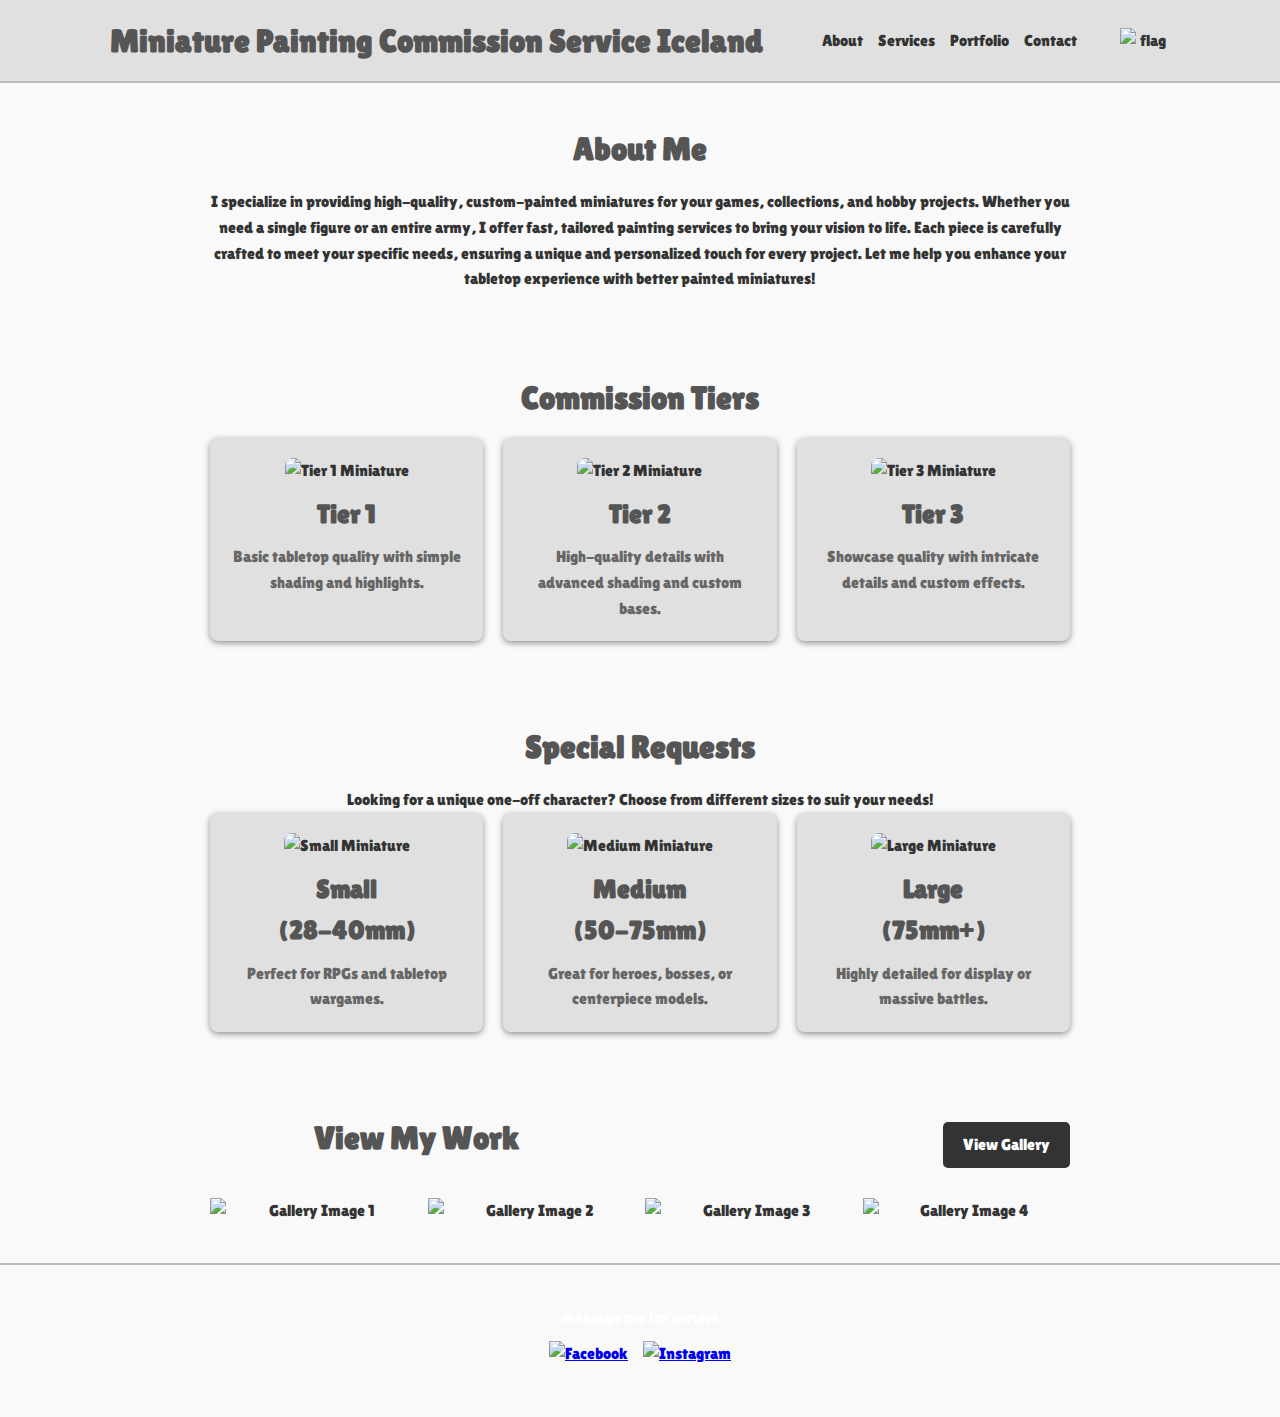
==== index.html @ 98d56971 "ok" ====
<!DOCTYPE html>
<html lang="en">
<head>
    <meta charset="UTF-8">
    <meta name="viewport" content="width=device-width, initial-scale=1.0">
    <meta http-equiv="X-UA-Compatible" content="ie=edge">
    <title>Miniature Painting Commissions Iceland</title>
    <link rel="stylesheet" href="styles.css">
</head>
<body>
    <header>
        <div class="container header">
            <h1>Miniature Painting Commission Service Iceland</h1>
            <nav>
                <ul>
                    <li><a href="#about">About</a></li>
                    <li><a href="#tiers">Services</a></li>
                    <li><a href="#portfolio">Portfolio</a></li>
                    <li><a href="#contact">Contact</a></li>
                </ul>
            </nav>
            <img src="website/myndir/IceFlag.png" alt="flag">
        </div>
    </header>

    <section id="about" class="section about">
        <div class="container">
            <h2>About Me</h2>
            <p>I specialize in providing high-quality, custom-painted miniatures for your games, collections, and hobby projects. Whether you need a single figure or an entire army, I offer fast, tailored painting services to bring your vision to life. Each piece is carefully crafted to meet your specific needs, ensuring a unique and personalized touch for every project.

                Let me help you enhance your tabletop experience with better painted miniatures!</p>
        </div>
    </section>

    <section id="tiers" class="section">
        <div class="container">
            <h2>Commission Tiers</h2>
            <div class="tiers-container">
                <div class="tier">
                    <img src="website/myndir/PHIMG.jpg" alt="Tier 1 Miniature">
                    <h3>Tier 1</h3>
                    <p>Basic tabletop quality with simple shading and highlights.</p>
                </div>
                <div class="tier">
                    <img src="website/myndir/PHIMG.jpg"" alt="Tier 2 Miniature">
                    <h3>Tier 2</h3>
                    <p>High-quality details with advanced shading and custom bases.</p>
                </div>
                <div class="tier">
                    <img src="website/myndir/PHIMG.jpg"" alt="Tier 3 Miniature">
                    <h3>Tier 3</h3>
                    <p>Showcase quality with intricate details and custom effects.</p>
                </div>
            </div>
        </div>
    </section>

    <section id="special-requests" class="section">
        <div class="container">
            <h2>Special Requests</h2>
            <p>Looking for a unique one-off character? Choose from different sizes to suit your needs!</p>
            <div class="special-container">
                <div class="special-item">
                    <img src="website/myndir/PHIMG.jpg" alt="Small Miniature">
                    <h3>Small <br><span>(28-40mm)</span></h3>
                    <p>Perfect for RPGs and tabletop wargames.</p>
                </div>
                <div class="special-item">
                    <img src="website/myndir/PHIMG.jpg" alt="Medium Miniature">
                    <h3>Medium <br><span>(50-75mm)</span></h3>
                    <p>Great for heroes, bosses, or centerpiece models.</p>
                </div>
                <div class="special-item">
                    <img src="website/myndir/PHIMG.jpg" alt="Large Miniature">
                    <h3>Large <br><span>(75mm+)</span></h3>
                    <p>Highly detailed for display or massive battles.</p>
                </div>
            </div>
        </div>
    </section>
    
    <section id="portfolio" class="section portfolio">
        <div class="container">
            <div class="portfolio-header">
                <div class="view-work">
                    <h2>View My Work</h2>
                </div>
                <div class="view-gallery-button">
                    <a href="gallery.html" class="gallery-button">View Gallery</a>
                </div>
            </div>
            
            <div class="gallery-row">
                <div class="gallery-item">
                    <img src="website/myndir/PHIMG.jpg" alt="Gallery Image 1">
                </div>
                <div class="gallery-item">
                    <img src="website/myndir/PHIMG.jpg" alt="Gallery Image 2">
                </div>
                <div class="gallery-item">
                    <img src="website/myndir/PHIMG.jpg" alt="Gallery Image 3">
                </div>
                <div class="gallery-item">
                    <img src="website/myndir/PHIMG.jpg" alt="Gallery Image 4">
                </div>
            </div>
        </div>
    </section>
    
    
    
    
    <footer>
        <p>message me for service</p>
        <div id = "contact" class=" container social-icons ">
            <a href="https://www.facebook.com/vilhjalmurkarl.hannessom/" target="_blank">
                <img src="https://cdn-icons-png.flaticon.com/512/124/124010.png" alt="Facebook">
            </a>
            <a href="https://www.instagram.com/hannessom/" target="_blank">
                <img src="https://cdn-icons-png.flaticon.com/512/2111/2111463.png" alt="Instagram">
            </a>
        </div>
    </footer>
    
    
    
</body>
</html>
---- styles.css ----
/* Importing Fun Font */
@import url('https://fonts.googleapis.com/css2?family=Lilita+One&display=swap');

/* Global Reset */
* {
    margin: 0;
    padding: 0;
    box-sizing: border-box;
    font-family: 'Lilita One';
}

body {
    background-color: #f9f9f9; /* Light Background for Clean Look */
    color: #333;
    text-align: center;
    line-height: 1.6;
}

/* Header */
header {
    background-color: #e0e0e0;
    padding: 15px 0;
    border-bottom: 2px solid #bbb;
    position: sticky;
    top: 0;
    z-index: 1000;
}
header img{
    width: 50px;
    height: auto;
}

header .container {
    display: flex;
    justify-content: space-between;
    align-items: center;
    max-width: 1100px;
    margin: auto;
    padding: 0 20px;
}

header h1 {
    font-size: 2rem;
    font-weight: 600;
    color: #555;
}

/* Navigation */
nav ul {
    list-style: none;
    display: flex;
}

nav ul li {
    margin-left: 15px;
}

nav ul li a {
    color: #333;
    text-decoration: none;
    font-size: 1rem;
    transition: color 0.3s;
}

nav ul li a:hover {
    color: #777;
}

/* Sections */
.section {
    padding: 40px 20px;
    max-width: 900px;
    margin: auto;
}

h2 {
    font-size: 2rem;
    margin-bottom: 15px;
    font-weight: 600;
    color: #555;
}

/* Services */
.services-container {
    display: flex;
    justify-content: center;
    gap: 20px;
    flex-wrap: wrap;
}

.service {
    flex: 1;
    background: #e0e0e0;
    padding: 20px;
    border-radius: 8px;
    box-shadow: 0 2px 6px rgba(0, 0, 0, 0.1);
    max-width: 300px;
}

.service img {
    width: 100%;
    height: auto;
    border-radius: 8px;
}

.service h3 {
    font-size: 1.6rem;
    margin: 10px 0;
    color: #555;
    font-weight: 600;
}

.service p {
    font-size: 1rem;
    color: #666;
}

/* Gallery */
.gallery {
    display: grid;
    grid-template-columns: repeat(2, 1fr);
    gap: 15px;
    justify-content: center;
    max-width: 800px;
    margin: auto;
}

.gallery img {
    width: 100%;
    height: auto;
    border-radius: 8px;
    object-fit: cover;
    transition: transform 0.3s;
    box-shadow: 0 2px 4px rgba(0, 0, 0, 0.418);
}

.gallery img:hover {
    transform: scale(1.05);
}

/* Special Items & Tiers */
.special-container, .tiers-container {
    display: grid;
    grid-template-columns: repeat(3, 1fr);
    gap: 20px;
    justify-content: center;
    max-width: 900px;
    margin: auto;
}

.special-item, .tier {
    background: #e0e0e0;
    padding: 20px;
    border-radius: 8px;
    box-shadow: 0 2px 6px rgba(0, 0, 0, 0.418);
}

.special-item img, .tier img {
    width: 100%;
    height: auto;
    border-radius: 8px;
}

.special-item h3, .tier h3 {
    font-size: 1.6rem;
    margin: 10px 0;
    color: #555;
    font-weight: 600;
}

.special-item p, .tier p {
    font-size: 1rem;
    color: #666;
}
.special-item h3 {
    display: flex;
    flex-direction: column;
}


/* Gallery Button (No Border) */
.portfolio-header {
    display: flex;
    justify-content: space-between;
    margin-bottom: 20px;
}

.view-work {
    flex: 0 0 48%;
}

.view-gallery-button {
    flex: 0 0 48%;
    display: flex;
    align-items: center;
    justify-content: flex-end;
}

.gallery-row {
    display: flex;
    justify-content: space-between;
    gap: 10px;
}

.gallery-item {
    flex: 1;
    width: 100%;
    height: auto;
}

.gallery-item img {
    width: 100%;
    height: auto;
    display: block;
}

.gallery-button {
    padding: 10px 20px;
    background-color: #333;
    color: white;
    text-decoration: none;
    border-radius: 5px;
}

.gallery-button:hover {
    background-color: #555;
}
/* Form */
form {
    display: flex;
    flex-direction: column;
    max-width: 400px;
    margin: auto;
}

form input, form textarea {
    padding: 10px;
    border: 1px solid #bbb;
    border-radius: 5px;
    font-size: 1rem;
    background: #f0f0f0;
    color: #333;
    outline: none;
}

form button {
    padding: 10px;
    border: none;
    background-color: #777;
    color: white;
    cursor: pointer;
    font-size: 1rem;
    border-radius: 5px;
    transition: background 0.3s;
}

form button:hover {
    background-color: #555;
}


footer {
    background: url("/website/Background.jpg") no-repeat center center/cover;
    color: #333;
    text-align: center;
    padding: 40px 20px;
    border-top: 2px solid #bbb;
    position: relative;
}

footer p, .social-icons {
    color:white;
    position: relative;
    z-index: 1;
}

.social-icons {
    display: flex;
    justify-content: center;
    gap: 15px;
    margin: 10px 0;
}

.social-icons a img {
    width: 35px;
    height: 35px;
    transition: transform 0.3s, opacity 0.3s;
}

.social-icons a img:hover {
    transform: scale(1.1);
    opacity: 0.8;
}
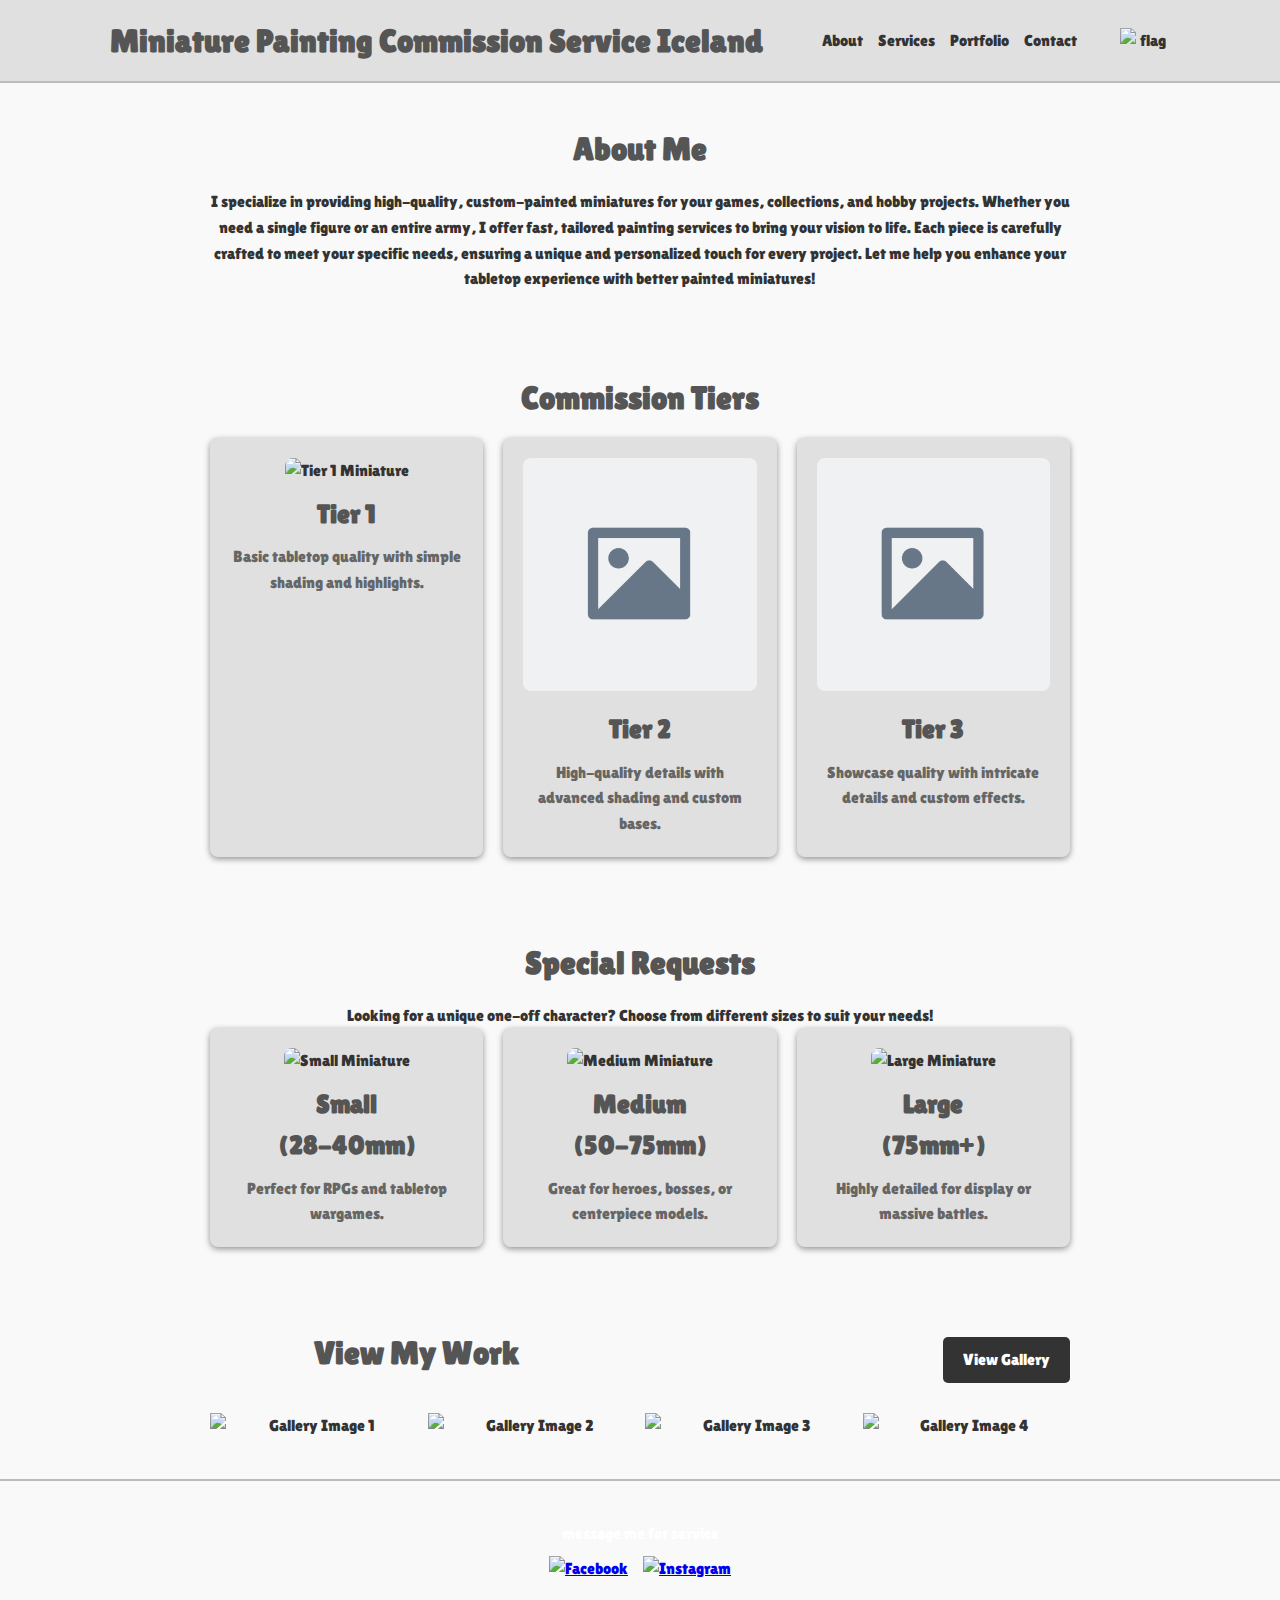
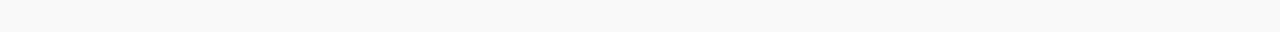
==== commit 3679f633: "ok" ====
--- a/index.html
+++ b/index.html
@@ -37,17 +37,17 @@
             <h2>Commission Tiers</h2>
             <div class="tiers-container">
                 <div class="tier">
-                    <img src="website/myndir/PHIMG.jpg" alt="Tier 1 Miniature">
+                    <img src="website\myndir\PHIMG.jpg" alt="Tier 1 Miniature">
                     <h3>Tier 1</h3>
                     <p>Basic tabletop quality with simple shading and highlights.</p>
                 </div>
                 <div class="tier">
-                    <img src="website/myndir/PHIMG.jpg"" alt="Tier 2 Miniature">
+                    <img src="/myndir/PHIMG.jpg" alt="Tier 2 Miniature">
                     <h3>Tier 2</h3>
                     <p>High-quality details with advanced shading and custom bases.</p>
                 </div>
                 <div class="tier">
-                    <img src="website/myndir/PHIMG.jpg"" alt="Tier 3 Miniature">
+                    <img src="/myndir/PHIMG.jpg" alt="Tier 3 Miniature">
                     <h3>Tier 3</h3>
                     <p>Showcase quality with intricate details and custom effects.</p>
                 </div>
@@ -61,17 +61,17 @@
             <p>Looking for a unique one-off character? Choose from different sizes to suit your needs!</p>
             <div class="special-container">
                 <div class="special-item">
-                    <img src="website/myndir/PHIMG.jpg" alt="Small Miniature">
+                    <img src="../website/myndir/small_character.jpg" alt="Small Miniature">
                     <h3>Small <br><span>(28-40mm)</span></h3>
                     <p>Perfect for RPGs and tabletop wargames.</p>
                 </div>
                 <div class="special-item">
-                    <img src="website/myndir/PHIMG.jpg" alt="Medium Miniature">
+                    <img src="../website/myndir/medium_character.jpg" alt="Medium Miniature">
                     <h3>Medium <br><span>(50-75mm)</span></h3>
                     <p>Great for heroes, bosses, or centerpiece models.</p>
                 </div>
                 <div class="special-item">
-                    <img src="website/myndir/PHIMG.jpg" alt="Large Miniature">
+                    <img src="../website/myndir/large_character.jpg" alt="Large Miniature">
                     <h3>Large <br><span>(75mm+)</span></h3>
                     <p>Highly detailed for display or massive battles.</p>
                 </div>
@@ -92,16 +92,16 @@
             
             <div class="gallery-row">
                 <div class="gallery-item">
-                    <img src="website/myndir/PHIMG.jpg" alt="Gallery Image 1">
+                    <img src="./website/myndir/PHIMG.jpg" alt="Gallery Image 1">
                 </div>
                 <div class="gallery-item">
-                    <img src="website/myndir/PHIMG.jpg" alt="Gallery Image 2">
+                    <img src="./website/myndir/PHIMG.jpg" alt="Gallery Image 2">
                 </div>
                 <div class="gallery-item">
-                    <img src="website/myndir/PHIMG.jpg" alt="Gallery Image 3">
+                    <img src="./website/myndir/PHIMG.jpg" alt="Gallery Image 3">
                 </div>
                 <div class="gallery-item">
-                    <img src="website/myndir/PHIMG.jpg" alt="Gallery Image 4">
+                    <img src="./website/myndir/PHIMG.jpg" alt="Gallery Image 4">
                 </div>
             </div>
         </div>
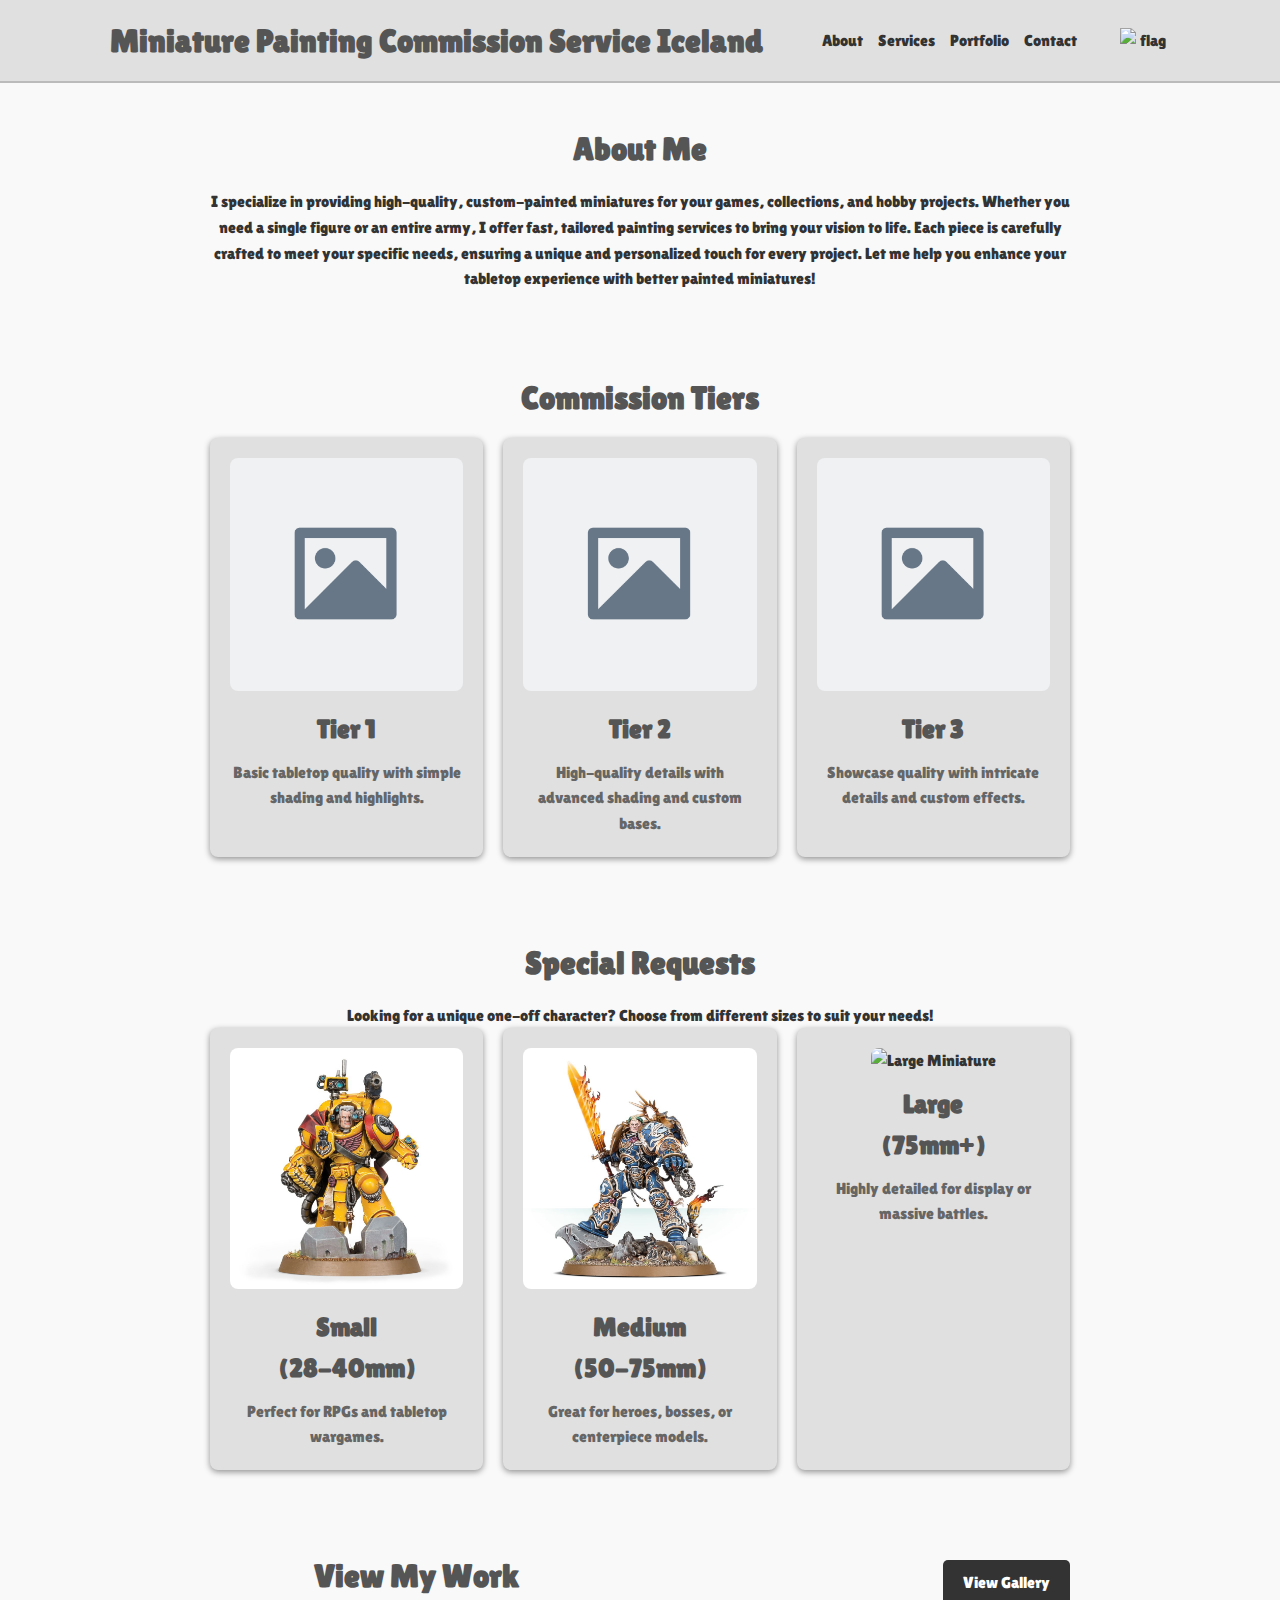
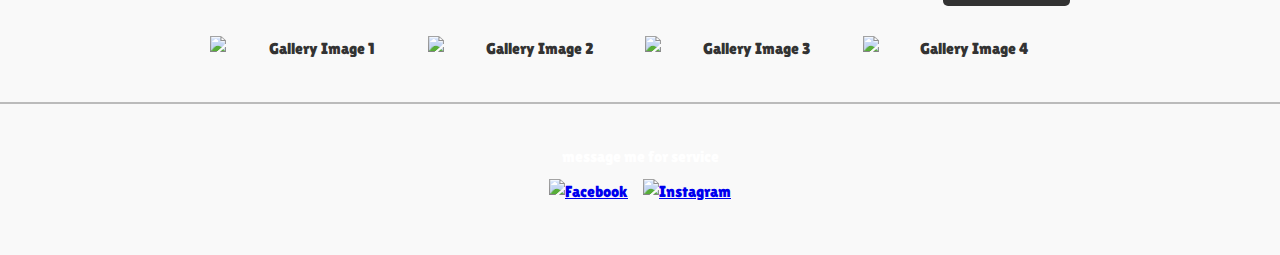
==== commit 110ec0ba: "ok" ====
--- a/index.html
+++ b/index.html
@@ -37,7 +37,7 @@
             <h2>Commission Tiers</h2>
             <div class="tiers-container">
                 <div class="tier">
-                    <img src="website\myndir\PHIMG.jpg" alt="Tier 1 Miniature">
+                    <img src="/myndir/PHIMG.jpg" alt="Tier 1 Miniature">
                     <h3>Tier 1</h3>
                     <p>Basic tabletop quality with simple shading and highlights.</p>
                 </div>
@@ -61,12 +61,12 @@
             <p>Looking for a unique one-off character? Choose from different sizes to suit your needs!</p>
             <div class="special-container">
                 <div class="special-item">
-                    <img src="../website/myndir/small_character.jpg" alt="Small Miniature">
+                    <img src="/myndir/small_character.jpg" alt="Small Miniature">
                     <h3>Small <br><span>(28-40mm)</span></h3>
                     <p>Perfect for RPGs and tabletop wargames.</p>
                 </div>
                 <div class="special-item">
-                    <img src="../website/myndir/medium_character.jpg" alt="Medium Miniature">
+                    <img src="/myndir/medium_character.jpg" alt="Medium Miniature">
                     <h3>Medium <br><span>(50-75mm)</span></h3>
                     <p>Great for heroes, bosses, or centerpiece models.</p>
                 </div>
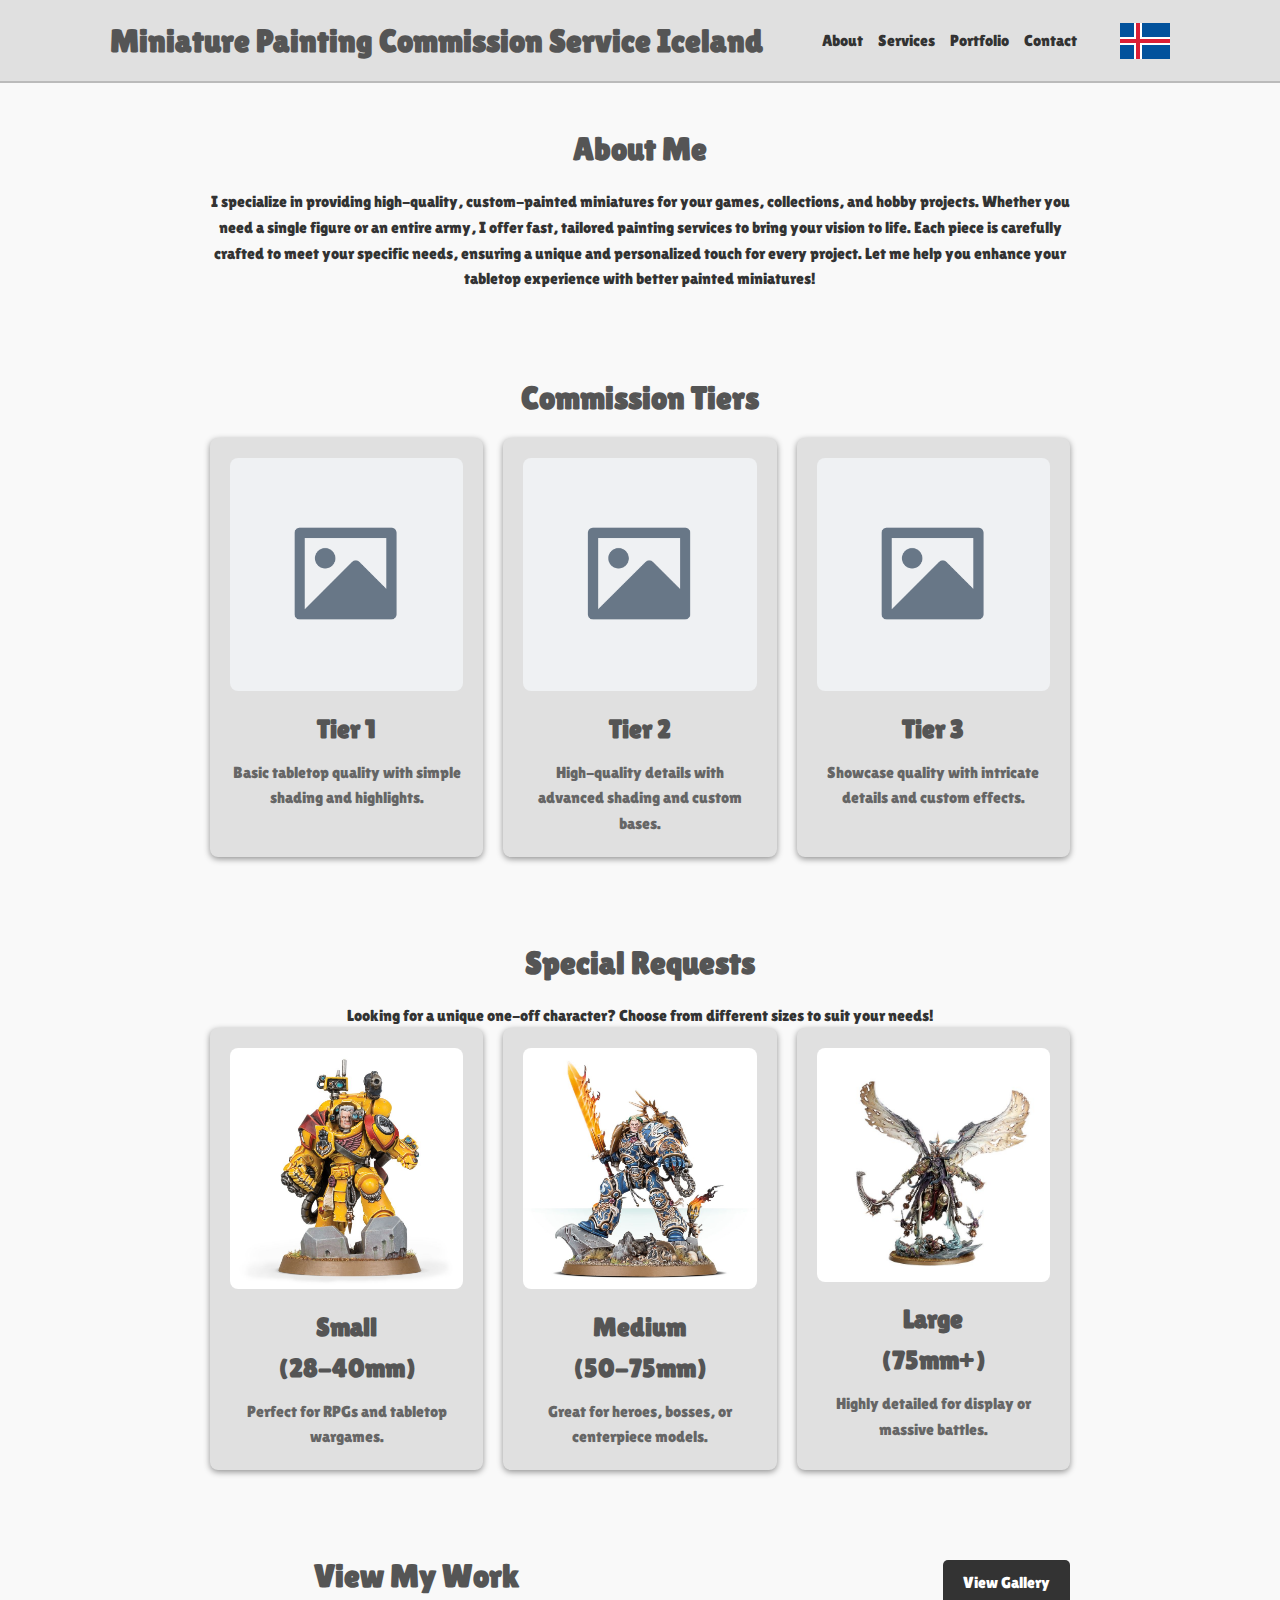
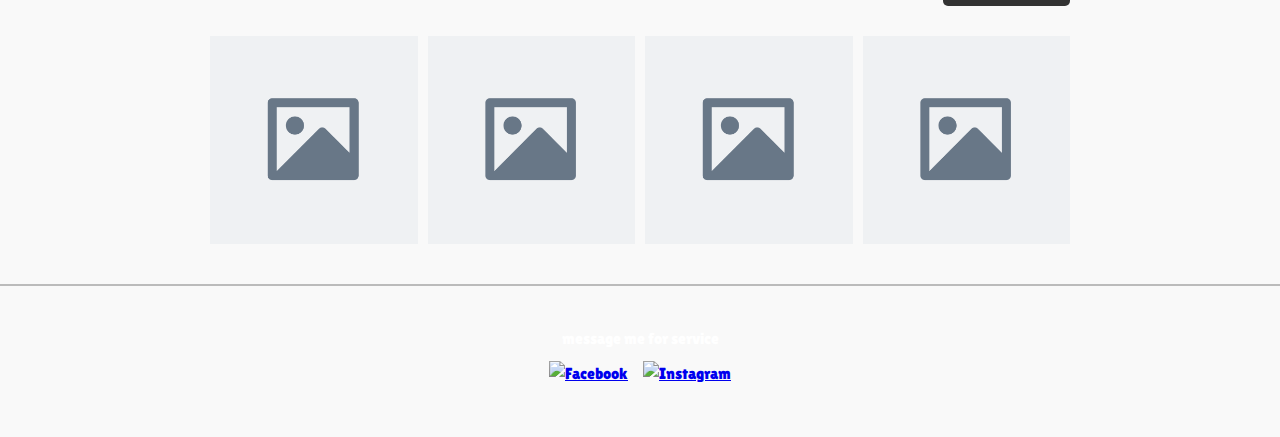
==== commit 7de0bf61: "ok" ====
--- a/index.html
+++ b/index.html
@@ -19,7 +19,7 @@
                     <li><a href="#contact">Contact</a></li>
                 </ul>
             </nav>
-            <img src="website/myndir/IceFlag.png" alt="flag">
+            <img src="/myndir/IceFlag.png" alt="flag">
         </div>
     </header>
 
@@ -71,7 +71,7 @@
                     <p>Great for heroes, bosses, or centerpiece models.</p>
                 </div>
                 <div class="special-item">
-                    <img src="../website/myndir/large_character.jpg" alt="Large Miniature">
+                    <img src="/myndir/large_character.jpg" alt="Large Miniature">
                     <h3>Large <br><span>(75mm+)</span></h3>
                     <p>Highly detailed for display or massive battles.</p>
                 </div>
@@ -92,16 +92,16 @@
             
             <div class="gallery-row">
                 <div class="gallery-item">
-                    <img src="./website/myndir/PHIMG.jpg" alt="Gallery Image 1">
+                    <img src="/myndir/PHIMG.jpg" alt="Gallery Image 1">
                 </div>
                 <div class="gallery-item">
-                    <img src="./website/myndir/PHIMG.jpg" alt="Gallery Image 2">
+                    <img src="/myndir/PHIMG.jpg" alt="Gallery Image 2">
                 </div>
                 <div class="gallery-item">
-                    <img src="./website/myndir/PHIMG.jpg" alt="Gallery Image 3">
+                    <img src="/myndir/PHIMG.jpg" alt="Gallery Image 3">
                 </div>
                 <div class="gallery-item">
-                    <img src="./website/myndir/PHIMG.jpg" alt="Gallery Image 4">
+                    <img src="/myndir/PHIMG.jpg" alt="Gallery Image 4">
                 </div>
             </div>
         </div>
